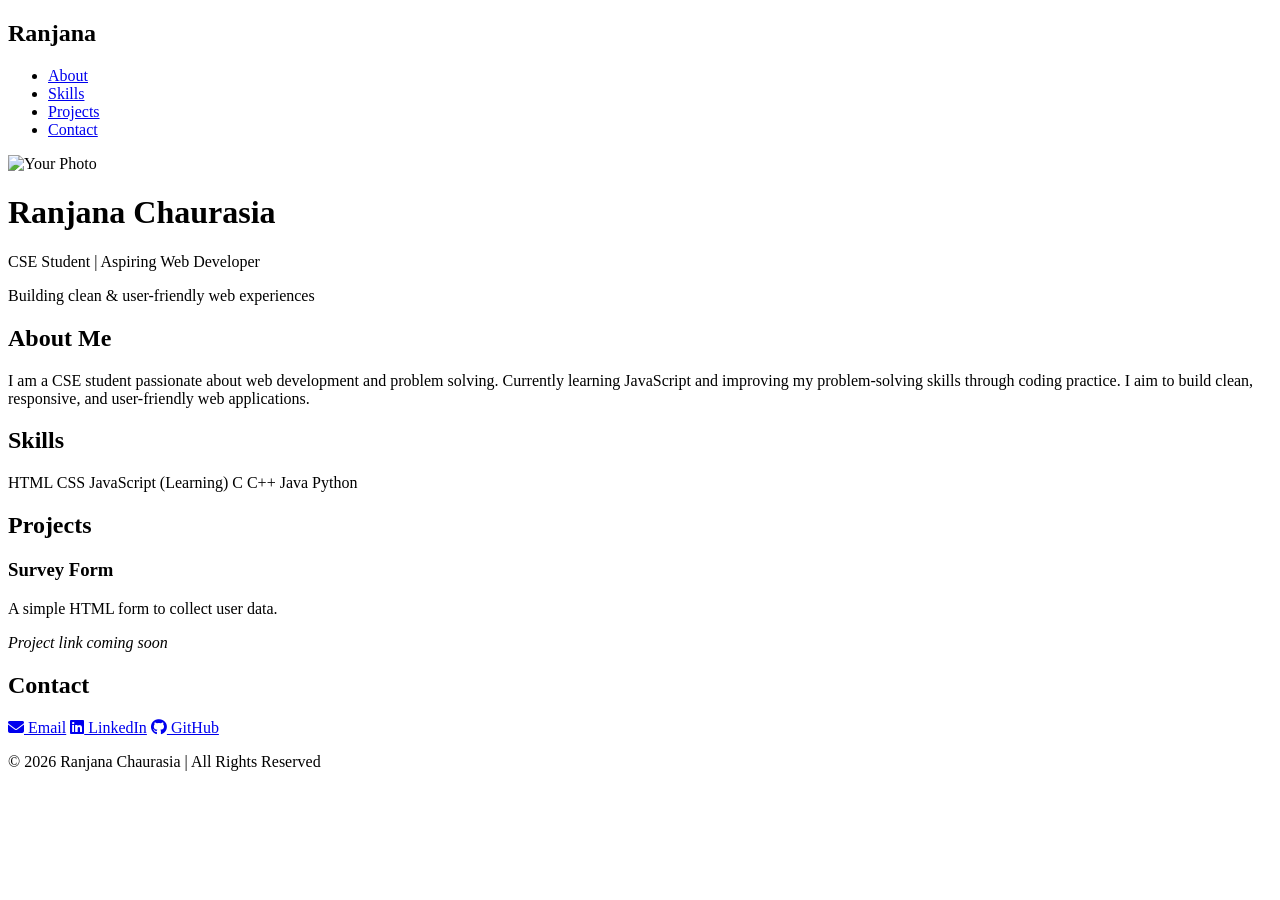
==== index.html @ a2fc7e38 "Add files via upload" ====
<!DOCTYPE html>
<html>
<head>
	<meta charset="utf-8">
	<meta name="viewport" content="width=device-width, initial-scale=1">
	<title>Ranjana Chaurasia | Portfolio</title>
	<link rel="stylesheet" type="text/css" href="css/style.css">
	<link rel="stylesheet" href="https://fonts.googleapis.com/css2?family=Poppins:wght@300;400;600&display=swap">
	<link rel="stylesheet" href="https://cdnjs.cloudflare.com/ajax/libs/font-awesome/6.5.0/css/all.min.css">
</head>
<body>
	<nav class="navbar">
		<h2 class="logo">Ranjana</h2>
		<ul class="nav-links">
			<li><a href="#about">About</a></li>
			<li><a href="#skills">Skills</a></li>
			<li><a href="#projects">Projects</a></li>
			<li><a href="#contact">Contact</a></li>
		</ul>
	</nav>

	<!-- Header -->
	<header class="header">
		<img src="images/profile.jpeg" alt="Your Photo" class="profile-img">
		<h1>Ranjana Chaurasia</h1>
		<p class="role">CSE Student | Aspiring Web Developer</p>
		<p class="tagline">Building clean & user-friendly web experiences</p>
	</header>
	<!-- About -->
	<section id="about" class="about">
		<h2 class="section">About Me</h2>
		<div class="about-content">
			<p>I am a CSE student passionate about web development and problem solving. Currently learning JavaScript and improving my problem-solving skills through coding practice. I aim to build clean, responsive, and user-friendly web applications.</p>
		</div>
	</section>
	<!-- Skills -->
	<section id="skills" class="skills">
		<h2 class="section">Skills</h2>
		<div class="skill-list">
			<span>HTML</span>
			<span>CSS</span>
			<span>JavaScript (Learning)</span>
			<span>C</span>
			<span>C++</span>
			<span>Java</span>
			<span>Python</span>
		</div>
	</section>
	<!-- Projects -->
	<section id="projects" class="projects">
		<h2 class="section">Projects</h2>
		<div class="project-card">
			<h3>Survey Form</h3>
			<p>A simple HTML form to collect user data.</p>
			<p><em>Project link coming soon</em></p>
		</div>
	</section>
	<!-- Contact -->
	<section id="contact" class="contact">
		<h2 class="section">Contact</h2>
		<div class="contact-links">
			<a href="mailto:ranjanachaurasia2003@gmail.com"><i class="fa-solid fa-envelope"></i> Email</a>
			<a href="https://www.linkedin.com/in/ranjana-chaurasia-1a478134b/" target="_blank"><i class="fa-brands fa-linkedin"></i> LinkedIn</a>
			<a href="https://github.com/Ranjana-Chaurasia" target="blank"><i class="fa-brands fa-github"></i> GitHub</a>
		</div>
	</section>

	<!-- Footer -->
	<footer class="footer">
		<p>&copy; 2026 Ranjana Chaurasia | All Rights Reserved</p>
	</footer>
</body>
</html>
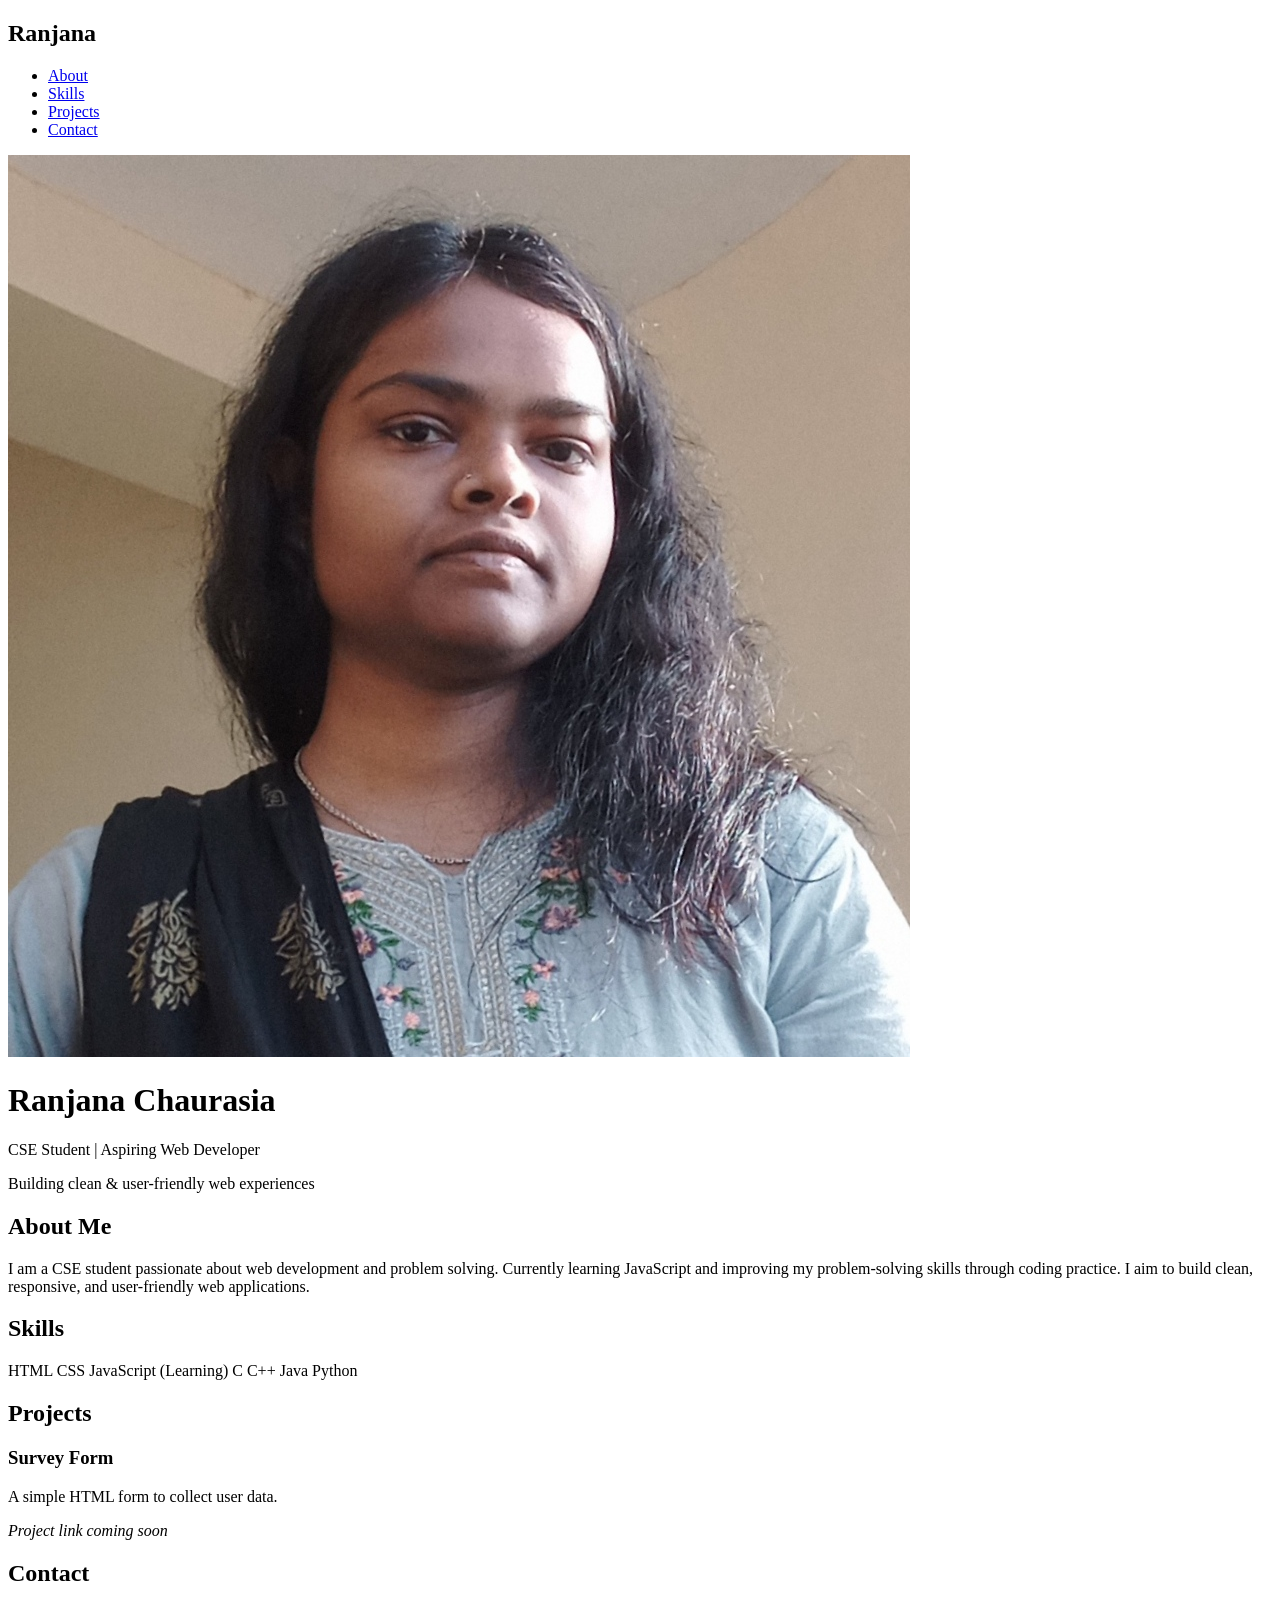
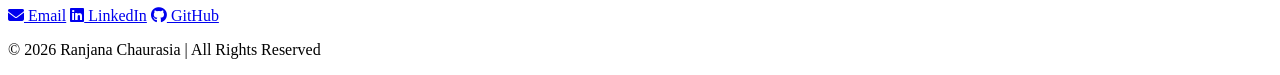
==== commit 9bf85f45: "Fix HTML structure and update profile image source" ====
--- a/index.html
+++ b/index.html
@@ -21,7 +21,7 @@
 
 	<!-- Header -->
 	<header class="header">
-		<img src="images/profile.jpeg" alt="Your Photo" class="profile-img">
+		<img src="profile.jpeg" alt="Your Photo" class="profile-img">
 		<h1>Ranjana Chaurasia</h1>
 		<p class="role">CSE Student | Aspiring Web Developer</p>
 		<p class="tagline">Building clean & user-friendly web experiences</p>
@@ -70,4 +70,4 @@
 		<p>&copy; 2026 Ranjana Chaurasia | All Rights Reserved</p>
 	</footer>
 </body>
-</html>+</html>
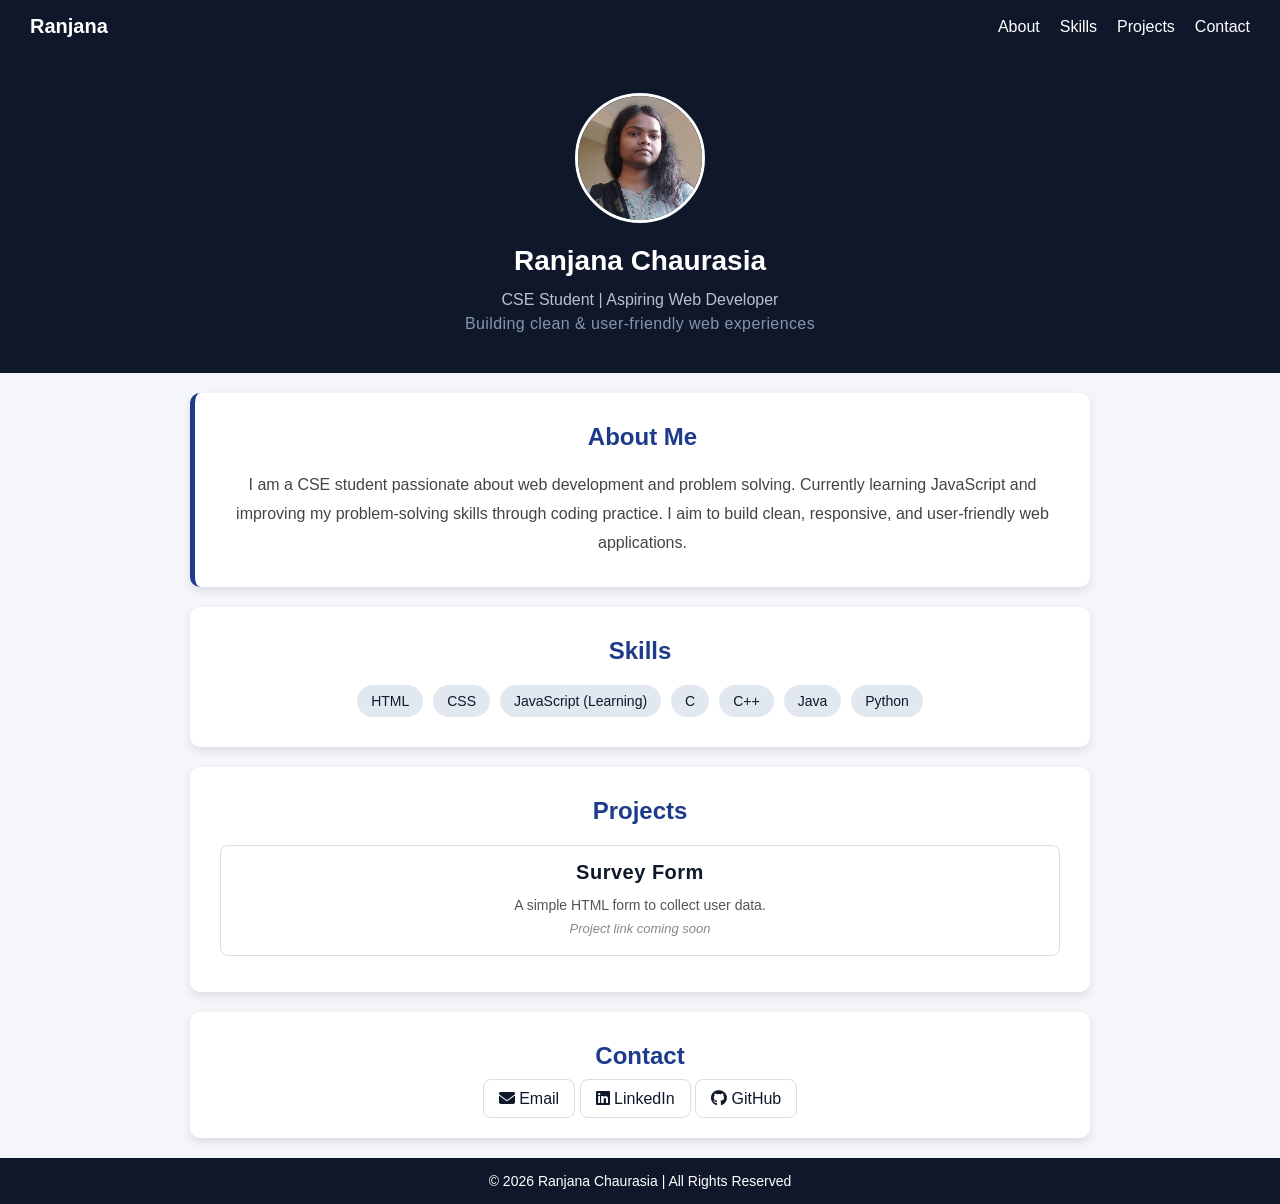
==== commit 73d3db73: "Fix stylesheet link in index.html Updated stylesheet link to point to the correct path." ====
--- a/index.html
+++ b/index.html
@@ -4,7 +4,7 @@
 	<meta charset="utf-8">
 	<meta name="viewport" content="width=device-width, initial-scale=1">
 	<title>Ranjana Chaurasia | Portfolio</title>
-	<link rel="stylesheet" type="text/css" href="css/style.css">
+	<link rel="stylesheet" type="text/css" href="style.css">
 	<link rel="stylesheet" href="https://fonts.googleapis.com/css2?family=Poppins:wght@300;400;600&display=swap">
 	<link rel="stylesheet" href="https://cdnjs.cloudflare.com/ajax/libs/font-awesome/6.5.0/css/all.min.css">
 </head>
--- a/style.css
+++ b/style.css
@@ -0,0 +1,227 @@
+*{
+	margin:0;
+	padding:0;
+	box-sizing:border-box;
+	font-family:Aril, sans-serif;
+}
+
+html{
+	scroll-behaviour:smooth;
+}
+
+body{
+	font-family:'Poppins', sans-serif;
+	background-color:#f4f6f9;
+	color:#333;
+}
+
+/* Nav-bar */
+.navbar{
+	display:flex;
+	justify-content:space-between;
+	align-items:center;
+	color:white;
+	padding:15px 30px;
+	position:sticky;
+	top:0;
+	z-index:1000;
+}
+.logo{
+	font-size:20px;
+	font-weight:bold;
+}
+.nav-links{
+	list-style:none;
+	display:flex;
+	gap:20px;
+}
+.nav-links a{
+	color:white;
+	text-decoration:none;
+	font-weight:500;
+	transition:0.3s;
+}
+.nav-links a:hover{
+	text-decoration:underline;
+	opacity:0.8;
+}
+
+/* Header */
+.header{
+	text-align:center;
+	padding:40px;
+	color:white;
+	display:flex;
+	flex-direction:column;
+	align-items:center;
+}
+.profile-img{
+	width:130px;
+	height:130px;
+	object-fit:cover;
+	border-radius:50%;
+	border:3px solid white;
+	margin-bottom:10px;
+}
+.header h1{
+	margin-top:12px;
+	margin-bottom:6px;
+	font-size:28px;
+}
+.header p{
+	font-size:16px;
+	opacity:0.9;
+}
+.role{
+	font-size:16px;
+	margin-top:8px;
+	color:#cbd5e1;
+}
+.tagline{
+	font-size:13px;
+	margin-top:6px;
+	color:#94a3b8;
+	font-weight:300;
+	letter-spacing:0.4px;
+	opacity:0.9;
+}
+
+.navbar, .header{
+	background:#0f172a;
+}
+
+/* Section */
+section{
+	padding:30px;
+	max-width:900px;
+	margin:20px auto;
+	background:white;
+	border-radius:10px;
+	box-shadow:0 4px 10px rgba(0,0,0,0.1);
+	text-align:center;
+	animation:fadeIn 0.6s ease-in;
+}
+section:hover{
+	box-shadow:0 6px 18px rgba(0,0,0,0.12);
+	transition:0.3s;
+}
+@keyframes fadeIn{
+	from{
+		opacity:0;
+		transform:translateY(10px);
+	}
+	to{
+		opacity:1;
+		transform:translateY(0);
+	}
+}
+
+.section{
+	margin-bottom:20px;
+	color:#1e3a8a;
+}
+
+/* About */
+.about{
+	border-left:5px solid #1e3a8a;
+}
+.about-content{
+	font-size:16px;
+	line-height:1.8;
+	color:#444;
+}
+
+/* Skills */
+.skill-list{
+	margin-top:10px;
+	display:flex;
+	flex-wrap:wrap;
+	gap:10px;
+	justify-content:center;
+}
+.skill-list span{
+	background:#e2e8f0;
+	color:#0f172a;
+	padding:8px 14px;
+	border-radius:20px;
+	font-size:14px;
+	transition:0.3s;
+}
+.skill-list span:hover{
+	background:#0f172a;
+	color:white;
+}
+
+/* Projects */
+.project-card h3{
+	font-size:20px;
+	font-weight:600;
+	color:#0f172a;
+	margin-bottom:10px;
+	letter-spacing:0.5px;
+}
+.project-card p{
+	font-size:14px;
+	color:#555;
+	line-height:1.6;
+}
+.project-card em{
+	font-size:13px;
+	color:#888;
+}
+.project-card{
+	padding:15px;
+	border:1px solid #ddd;
+	border-radius:8px;
+	margin:6px 0;
+	transition:0.3s;
+}
+.project-card:hover{
+	transition:translateY(-5px);
+	box-shadow:0 4px 12px rgba(0,0,0,0.15);
+}
+
+/* Contact */
+.contact p{
+	margin:10px 0;
+}
+.contact-links a{
+	text-decoration:none;
+	color:#0f172a;
+	font-weight:500;
+	border:1px solid #ddd;
+	padding:10px 15px;
+	border-radius:8px;
+	transition:0.3s;
+}
+.contact-links a:hover{
+	background:#0f172a;
+	color:white;
+	opacity:0.8s;
+}
+
+/* Footer */
+.footer{
+	text-align:center;
+	padding:15px;
+	background:#0f172a;
+	color:white;
+	margin-top:20px;
+	font-size:14px;
+}
+
+@media(max-width:600px){
+	.nav-links{
+		flex-direction:column;
+		gap:10px;
+	}
+	.header{
+		padding:20px;
+	}
+	.profile-img{
+		width:90px;
+	}
+	.skill-list{
+		justify-content:center;
+	}
+}
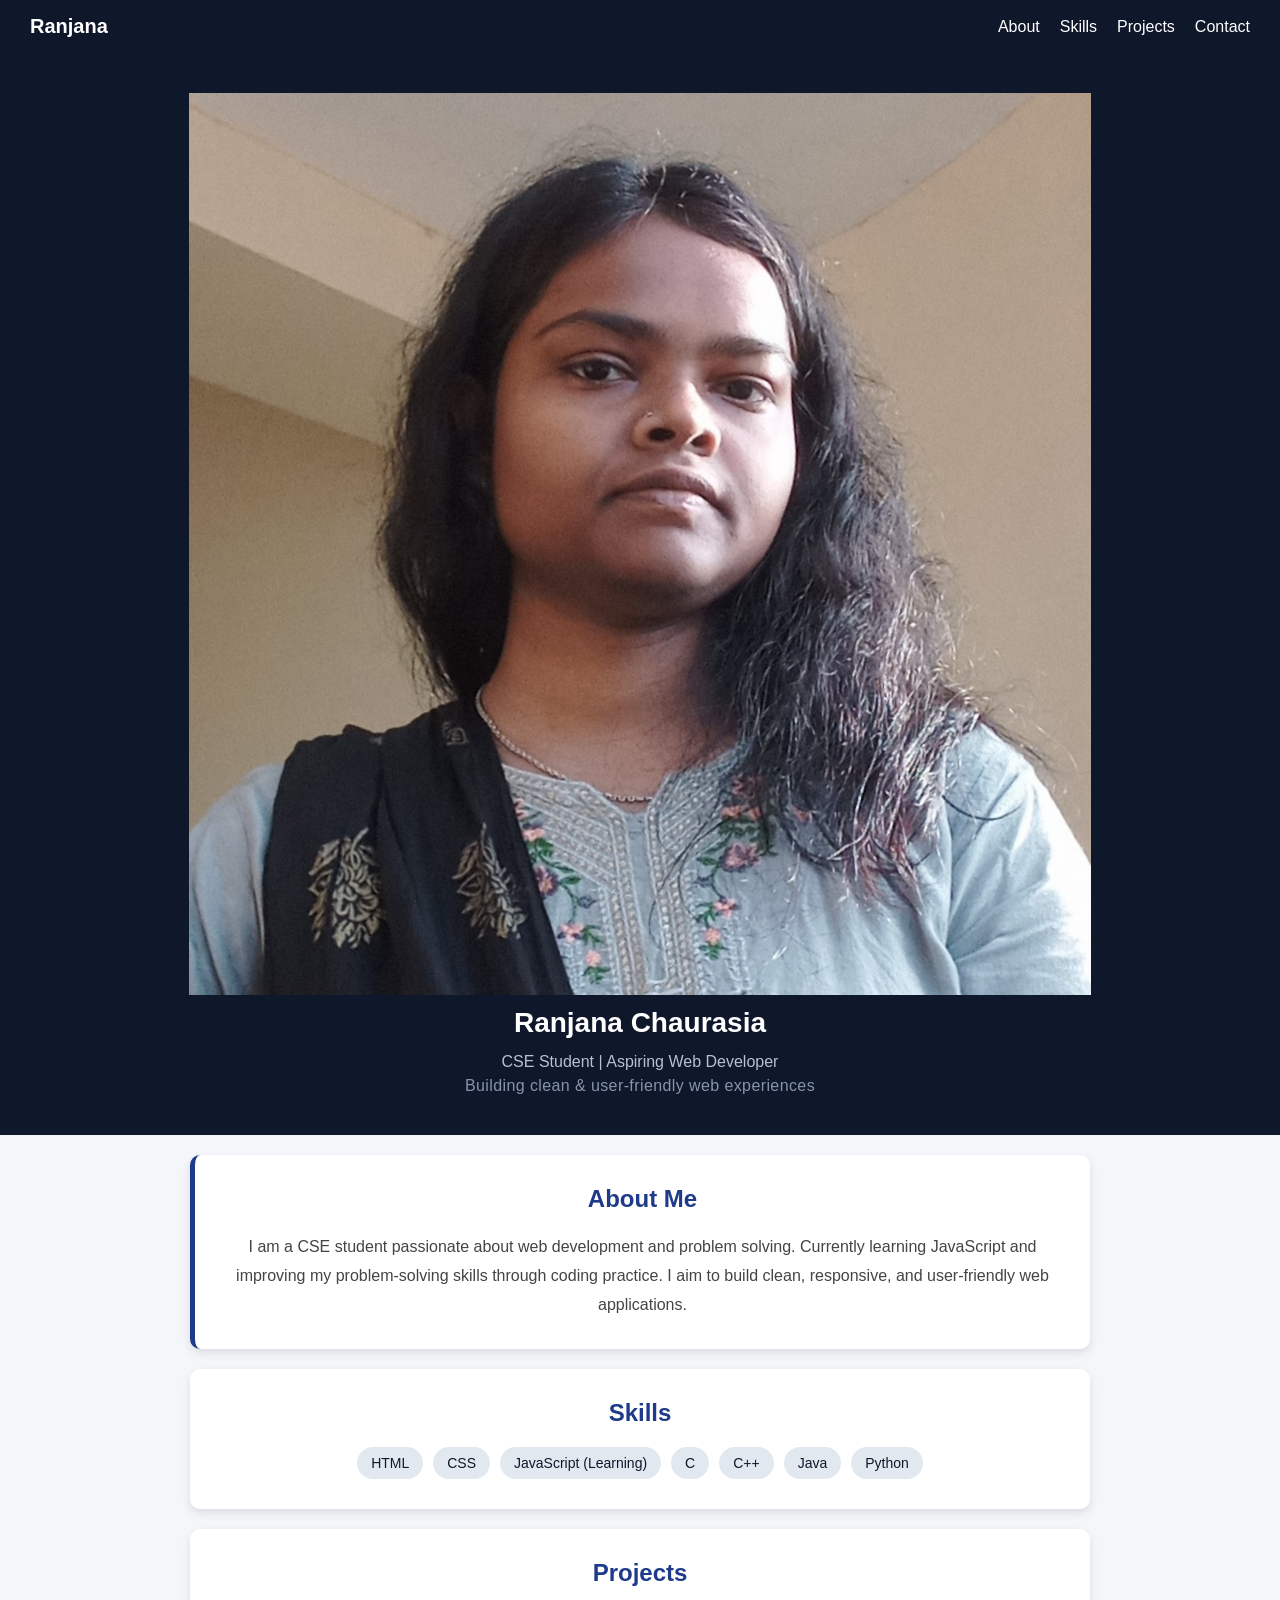
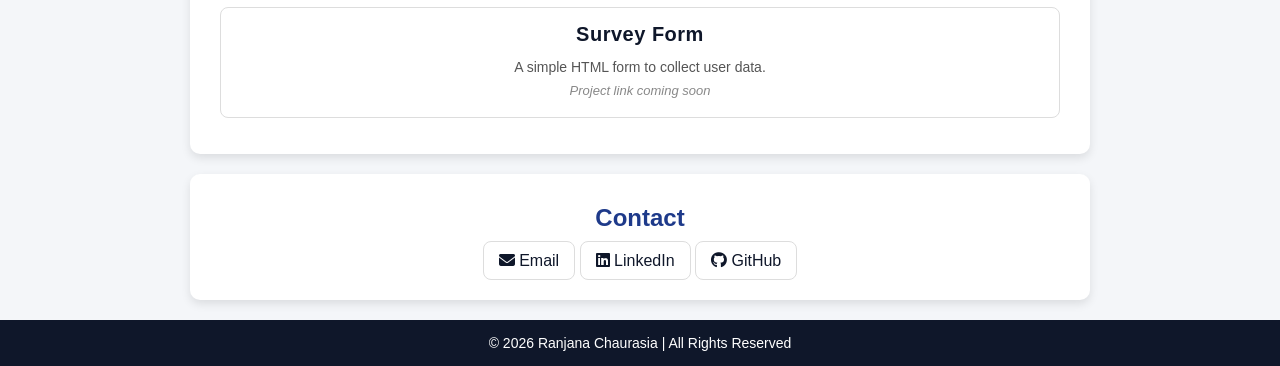
==== commit 27254eaa: "Modify index.html for stylesheet and image paths Updated stylesheet link and profile image path." ====
--- a/index.html
+++ b/index.html
@@ -4,7 +4,7 @@
 	<meta charset="utf-8">
 	<meta name="viewport" content="width=device-width, initial-scale=1">
 	<title>Ranjana Chaurasia | Portfolio</title>
-	<link rel="stylesheet" type="text/css" href="style.css">
+	<link rel="stylesheet" type="text/css" href="docs/style.css">
 	<link rel="stylesheet" href="https://fonts.googleapis.com/css2?family=Poppins:wght@300;400;600&display=swap">
 	<link rel="stylesheet" href="https://cdnjs.cloudflare.com/ajax/libs/font-awesome/6.5.0/css/all.min.css">
 </head>
@@ -21,7 +21,7 @@
 
 	<!-- Header -->
 	<header class="header">
-		<img src="profile.jpeg" alt="Your Photo" class="profile-img">
+		<img src="profile.jpeg" alt="Your Photo" class="docs/profile-img">
 		<h1>Ranjana Chaurasia</h1>
 		<p class="role">CSE Student | Aspiring Web Developer</p>
 		<p class="tagline">Building clean & user-friendly web experiences</p>
--- a/docs/style.css
+++ b/docs/style.css
@@ -0,0 +1,227 @@
+*{
+	margin:0;
+	padding:0;
+	box-sizing:border-box;
+	font-family:Aril, sans-serif;
+}
+
+html{
+	scroll-behaviour:smooth;
+}
+
+body{
+	font-family:'Poppins', sans-serif;
+	background-color:#f4f6f9;
+	color:#333;
+}
+
+/* Nav-bar */
+.navbar{
+	display:flex;
+	justify-content:space-between;
+	align-items:center;
+	color:white;
+	padding:15px 30px;
+	position:sticky;
+	top:0;
+	z-index:1000;
+}
+.logo{
+	font-size:20px;
+	font-weight:bold;
+}
+.nav-links{
+	list-style:none;
+	display:flex;
+	gap:20px;
+}
+.nav-links a{
+	color:white;
+	text-decoration:none;
+	font-weight:500;
+	transition:0.3s;
+}
+.nav-links a:hover{
+	text-decoration:underline;
+	opacity:0.8;
+}
+
+/* Header */
+.header{
+	text-align:center;
+	padding:40px;
+	color:white;
+	display:flex;
+	flex-direction:column;
+	align-items:center;
+}
+.profile-img{
+	width:130px;
+	height:130px;
+	object-fit:cover;
+	border-radius:50%;
+	border:3px solid white;
+	margin-bottom:10px;
+}
+.header h1{
+	margin-top:12px;
+	margin-bottom:6px;
+	font-size:28px;
+}
+.header p{
+	font-size:16px;
+	opacity:0.9;
+}
+.role{
+	font-size:16px;
+	margin-top:8px;
+	color:#cbd5e1;
+}
+.tagline{
+	font-size:13px;
+	margin-top:6px;
+	color:#94a3b8;
+	font-weight:300;
+	letter-spacing:0.4px;
+	opacity:0.9;
+}
+
+.navbar, .header{
+	background:#0f172a;
+}
+
+/* Section */
+section{
+	padding:30px;
+	max-width:900px;
+	margin:20px auto;
+	background:white;
+	border-radius:10px;
+	box-shadow:0 4px 10px rgba(0,0,0,0.1);
+	text-align:center;
+	animation:fadeIn 0.6s ease-in;
+}
+section:hover{
+	box-shadow:0 6px 18px rgba(0,0,0,0.12);
+	transition:0.3s;
+}
+@keyframes fadeIn{
+	from{
+		opacity:0;
+		transform:translateY(10px);
+	}
+	to{
+		opacity:1;
+		transform:translateY(0);
+	}
+}
+
+.section{
+	margin-bottom:20px;
+	color:#1e3a8a;
+}
+
+/* About */
+.about{
+	border-left:5px solid #1e3a8a;
+}
+.about-content{
+	font-size:16px;
+	line-height:1.8;
+	color:#444;
+}
+
+/* Skills */
+.skill-list{
+	margin-top:10px;
+	display:flex;
+	flex-wrap:wrap;
+	gap:10px;
+	justify-content:center;
+}
+.skill-list span{
+	background:#e2e8f0;
+	color:#0f172a;
+	padding:8px 14px;
+	border-radius:20px;
+	font-size:14px;
+	transition:0.3s;
+}
+.skill-list span:hover{
+	background:#0f172a;
+	color:white;
+}
+
+/* Projects */
+.project-card h3{
+	font-size:20px;
+	font-weight:600;
+	color:#0f172a;
+	margin-bottom:10px;
+	letter-spacing:0.5px;
+}
+.project-card p{
+	font-size:14px;
+	color:#555;
+	line-height:1.6;
+}
+.project-card em{
+	font-size:13px;
+	color:#888;
+}
+.project-card{
+	padding:15px;
+	border:1px solid #ddd;
+	border-radius:8px;
+	margin:6px 0;
+	transition:0.3s;
+}
+.project-card:hover{
+	transition:translateY(-5px);
+	box-shadow:0 4px 12px rgba(0,0,0,0.15);
+}
+
+/* Contact */
+.contact p{
+	margin:10px 0;
+}
+.contact-links a{
+	text-decoration:none;
+	color:#0f172a;
+	font-weight:500;
+	border:1px solid #ddd;
+	padding:10px 15px;
+	border-radius:8px;
+	transition:0.3s;
+}
+.contact-links a:hover{
+	background:#0f172a;
+	color:white;
+	opacity:0.8s;
+}
+
+/* Footer */
+.footer{
+	text-align:center;
+	padding:15px;
+	background:#0f172a;
+	color:white;
+	margin-top:20px;
+	font-size:14px;
+}
+
+@media(max-width:600px){
+	.nav-links{
+		flex-direction:column;
+		gap:10px;
+	}
+	.header{
+		padding:20px;
+	}
+	.profile-img{
+		width:90px;
+	}
+	.skill-list{
+		justify-content:center;
+	}
+}
